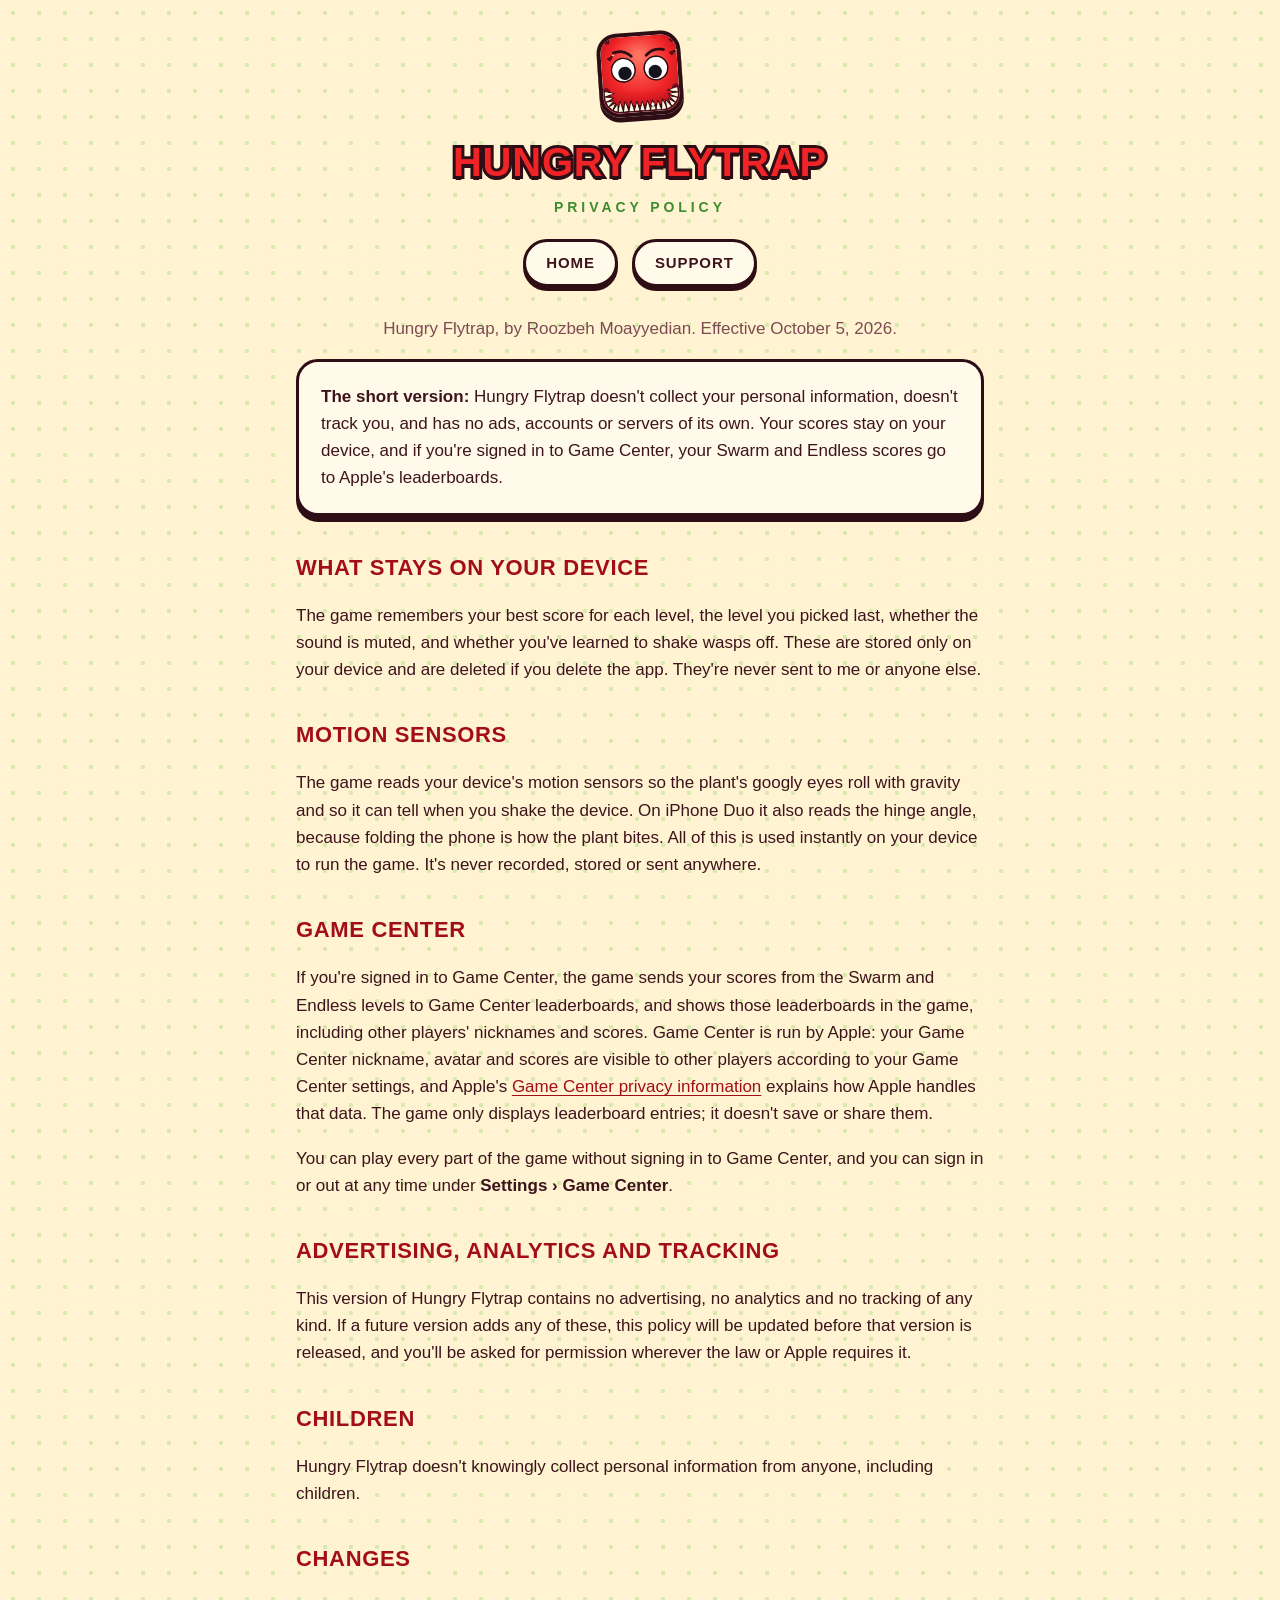
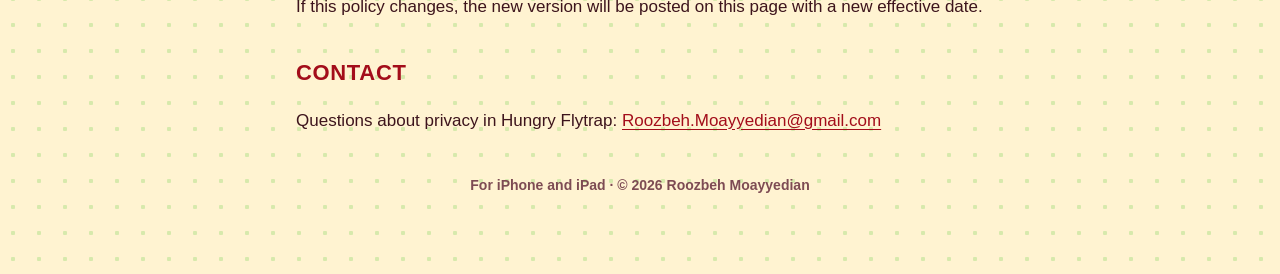
==== privacy.html @ b118269d "Add the Hungry Flytrap website: home, support and privacy pages Co-Authored-By: Claude Opus 5.5 <nor" ====
<!doctype html>
<html lang="en">
<head>
<meta charset="utf-8">
<meta name="viewport" content="width=device-width, initial-scale=1">
<title>Privacy Policy · Hungry Flytrap</title>
<meta name="description" content="Privacy policy for Hungry Flytrap.">
<meta name="theme-color" content="#f02426">
<link rel="icon" href="icon.png">
<link rel="apple-touch-icon" href="icon.png">
<link rel="stylesheet" href="style.css">
</head>
<body class="page">
<main>
<header>
  <img class="icon" src="icon.png" alt="Hungry Flytrap app icon">
  <h1>HUNGRY FLYTRAP</h1>
  <div class="sub">PRIVACY POLICY</div>
  <nav><a href="index.html">HOME</a><a href="support.html">SUPPORT</a></nav>
</header>

<p class="lede">Hungry Flytrap, by Roozbeh Moayyedian. Effective October 5, 2026.</p>

<div class="card">
<p><strong>The short version:</strong> Hungry Flytrap doesn't collect your personal information, doesn't track you, and has no ads, accounts or servers of its own. Your scores stay on your device, and if you're signed in to Game Center, your Swarm and Endless scores go to Apple's leaderboards.</p>
</div>

<h2>WHAT STAYS ON YOUR DEVICE</h2>
<p>The game remembers your best score for each level, the level you picked last, whether the sound is muted, and whether you've learned to shake wasps off. These are stored only on your device and are deleted if you delete the app. They're never sent to me or anyone else.</p>

<h2>MOTION SENSORS</h2>
<p>The game reads your device's motion sensors so the plant's googly eyes roll with gravity and so it can tell when you shake the device. On iPhone Duo it also reads the hinge angle, because folding the phone is how the plant bites. All of this is used instantly on your device to run the game. It's never recorded, stored or sent anywhere.</p>

<h2>GAME CENTER</h2>
<p>If you're signed in to Game Center, the game sends your scores from the Swarm and Endless levels to Game Center leaderboards, and shows those leaderboards in the game, including other players' nicknames and scores. Game Center is run by Apple: your Game Center nickname, avatar and scores are visible to other players according to your Game Center settings, and Apple's <a href="https://www.apple.com/legal/privacy/data/en/game-center/">Game Center privacy information</a> explains how Apple handles that data. The game only displays leaderboard entries; it doesn't save or share them.</p>
<p>You can play every part of the game without signing in to Game Center, and you can sign in or out at any time under <strong>Settings › Game Center</strong>.</p>

<h2>ADVERTISING, ANALYTICS AND TRACKING</h2>
<p>This version of Hungry Flytrap contains no advertising, no analytics and no tracking of any kind. If a future version adds any of these, this policy will be updated before that version is released, and you'll be asked for permission wherever the law or Apple requires it.</p>

<h2>CHILDREN</h2>
<p>Hungry Flytrap doesn't knowingly collect personal information from anyone, including children.</p>

<h2>CHANGES</h2>
<p>If this policy changes, the new version will be posted on this page with a new effective date.</p>

<h2>CONTACT</h2>
<p>Questions about privacy in Hungry Flytrap: <a href="mailto:Roozbeh.Moayyedian@gmail.com">Roozbeh.Moayyedian@gmail.com</a></p>

<p class="foot">For iPhone and iPad · © 2026 Roozbeh Moayyedian</p>
</main>
</body>
</html>
---- style.css ----
/* Hungry Flytrap: the game's own cartoon look. Thick dark outlines, cream panels, plant red. */
:root {
  --bg: #fff3d1;
  --dot: rgba(112, 209, 77, 0.28);
  --panel: #fffaea;
  --ink: #3d141c;
  --muted: #7d4b53;
  --outline: #2e0d14;
  --red: #f02426;
  --red-text: #a30d1a;
  --green: #3d8c2e;
  --chip: #eaf7dc;
  --sting: #ffde33;
}
@media (prefers-color-scheme: dark) {
  :root {
    --bg: #1c0610;
    --dot: rgba(112, 209, 77, 0.14);
    --panel: #2c0c17;
    --ink: #fff3e6;
    --muted: #e0b4ba;
    --outline: #000000;
    --red: #ff3b36;
    --red-text: #ff9a8f;
    --green: #8be06a;
    --chip: #213a1a;
    --sting: #ffde33;
  }
}

* { box-sizing: border-box; }
html { -webkit-text-size-adjust: 100%; }
body {
  margin: 0;
  background-color: var(--bg);
  background-image: radial-gradient(var(--dot) 2px, transparent 2.5px);
  background-size: 26px 26px;
  color: var(--ink);
  font: 17px/1.6 -apple-system, BlinkMacSystemFont, "Segoe UI", Roboto, sans-serif;
}
main { max-width: 720px; margin: 0 auto; padding: 32px 16px 64px; }

/* Chunky rounded type, like the game's menus (SF Rounded on Apple devices). */
h1, h2, .sub, nav a, .bug, .foot {
  font-family: ui-rounded, "SF Pro Rounded", "Arial Rounded MT Bold", "Nunito", -apple-system, sans-serif;
}

header { text-align: center; margin-bottom: 28px; }
.icon {
  width: 124px; height: 124px;
  border-radius: 28px;
  border: 4px solid var(--outline);
  box-shadow: 0 7px 0 var(--outline);
  transform: rotate(-4deg);
}
.page .icon { width: 84px; height: 84px; border-radius: 20px; box-shadow: 0 5px 0 var(--outline); }

h1 {
  margin: 18px 0 2px;
  font-size: clamp(38px, 11vw, 60px);
  font-weight: 900;
  line-height: 1;
  letter-spacing: 0.02em;
  color: var(--red);
  -webkit-text-stroke: 8px var(--outline);
  paint-order: stroke fill;
  text-shadow: 0 5px 0 var(--outline);
}
h1 .small { display: block; font-size: 0.5em; color: var(--sting); margin-bottom: 4px; }
.page h1 { font-size: clamp(30px, 8vw, 40px); -webkit-text-stroke: 6px var(--outline); text-shadow: 0 4px 0 var(--outline); }

.sub {
  margin-top: 14px;
  color: var(--green);
  font-size: 14px;
  font-weight: 900;
  letter-spacing: 0.28em;
}

nav { display: flex; gap: 14px; justify-content: center; flex-wrap: wrap; margin-top: 20px; }
nav a {
  padding: 9px 20px;
  border: 3px solid var(--outline);
  border-radius: 999px;
  background: var(--panel);
  box-shadow: 0 4px 0 var(--outline);
  color: var(--ink);
  font-size: 15px;
  font-weight: 900;
  letter-spacing: 0.06em;
  text-decoration: none;
}
nav a:hover { transform: translateY(-1px); box-shadow: 0 5px 0 var(--outline); }
nav a:active { transform: translateY(3px); box-shadow: 0 1px 0 var(--outline); }

h2 {
  margin: 34px 0 10px;
  color: var(--red-text);
  font-size: 22px;
  font-weight: 900;
  letter-spacing: 0.03em;
}

.card {
  background: var(--panel);
  border: 3px solid var(--outline);
  border-radius: 22px;
  box-shadow: 0 6px 0 var(--outline);
  padding: 4px 22px;
  margin-top: 14px;
}
.card.lead { font-size: 18px; }
ul { padding-left: 22px; }
li { margin: 6px 0; }
a { color: var(--red-text); text-underline-offset: 3px; }
strong { color: inherit; }

.menu { display: grid; grid-template-columns: repeat(auto-fill, minmax(140px, 1fr)); gap: 12px; }
.bug {
  display: flex; flex-direction: column; align-items: flex-start;
  line-height: 1.3;
  padding: 9px 14px 10px;
  background: var(--chip);
  border: 3px solid var(--outline);
  border-radius: 16px;
  box-shadow: 0 4px 0 var(--outline);
  font-weight: 800;
}
.bug b { font-weight: 900; font-size: 15px; color: var(--green); white-space: nowrap; }
.bug.sting { background: var(--sting); color: #2b1a0e; }
.bug.sting b { color: #b3000f; }
.note { color: var(--muted); font-size: 15px; margin-top: 14px; }

.lede { text-align: center; color: var(--muted); }
.foot { text-align: center; color: var(--muted); font-size: 14px; font-weight: 700; margin-top: 40px; }
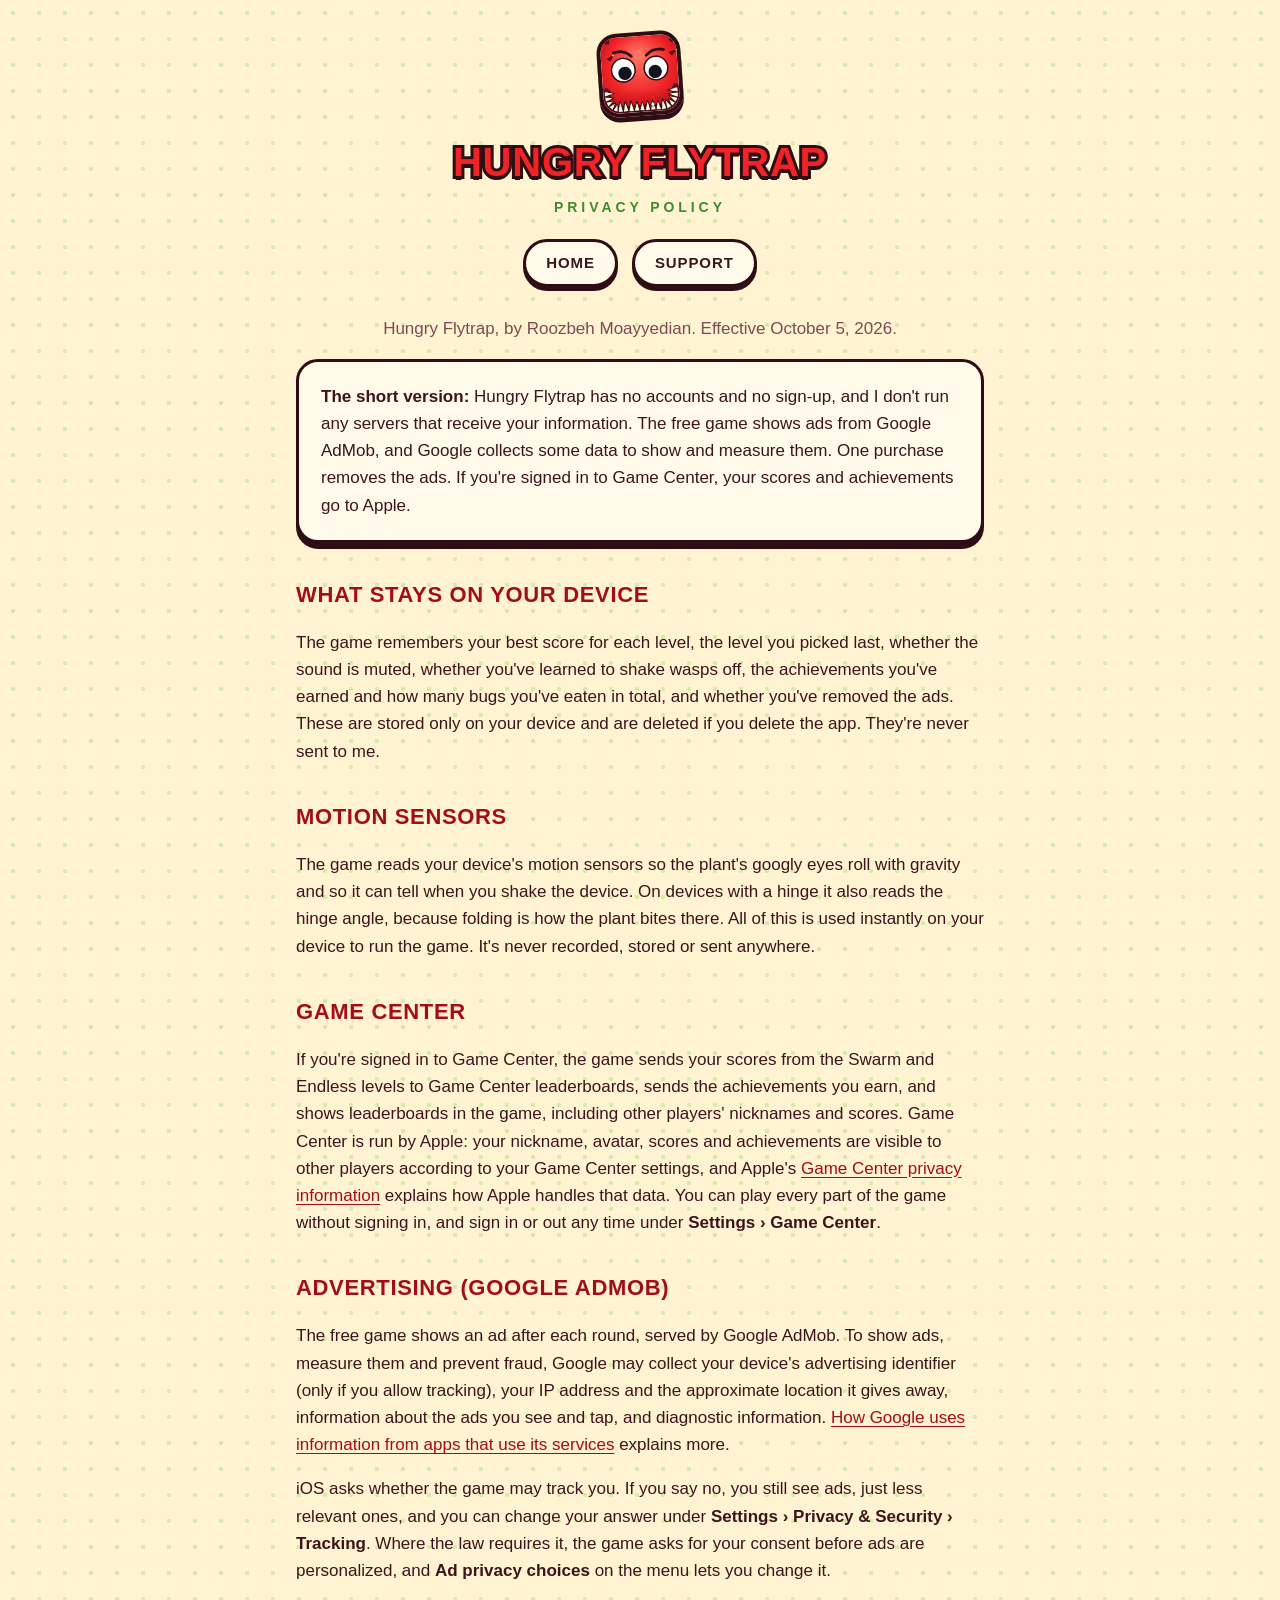
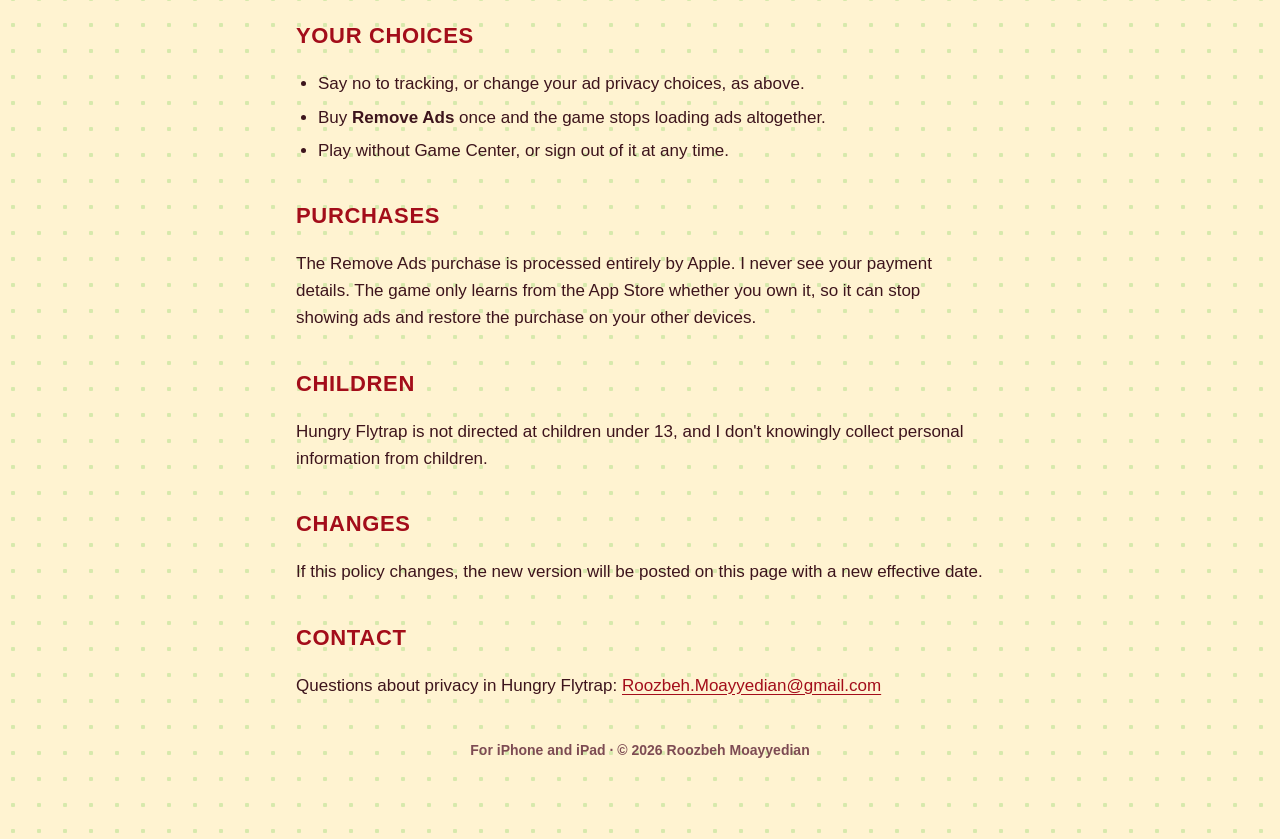
==== commit 8a337789: "Lead with iPhone and iPad, and cover the ads, Remove Ads and achievements Co-Authored-By: Claude Opu" ====
--- a/privacy.html
+++ b/privacy.html
@@ -22,24 +22,34 @@
 <p class="lede">Hungry Flytrap, by Roozbeh Moayyedian. Effective October 5, 2026.</p>
 
 <div class="card">
-<p><strong>The short version:</strong> Hungry Flytrap doesn't collect your personal information, doesn't track you, and has no ads, accounts or servers of its own. Your scores stay on your device, and if you're signed in to Game Center, your Swarm and Endless scores go to Apple's leaderboards.</p>
+<p><strong>The short version:</strong> Hungry Flytrap has no accounts and no sign-up, and I don't run any servers that receive your information. The free game shows ads from Google AdMob, and Google collects some data to show and measure them. One purchase removes the ads. If you're signed in to Game Center, your scores and achievements go to Apple.</p>
 </div>
 
 <h2>WHAT STAYS ON YOUR DEVICE</h2>
-<p>The game remembers your best score for each level, the level you picked last, whether the sound is muted, and whether you've learned to shake wasps off. These are stored only on your device and are deleted if you delete the app. They're never sent to me or anyone else.</p>
+<p>The game remembers your best score for each level, the level you picked last, whether the sound is muted, whether you've learned to shake wasps off, the achievements you've earned and how many bugs you've eaten in total, and whether you've removed the ads. These are stored only on your device and are deleted if you delete the app. They're never sent to me.</p>
 
 <h2>MOTION SENSORS</h2>
-<p>The game reads your device's motion sensors so the plant's googly eyes roll with gravity and so it can tell when you shake the device. On iPhone Duo it also reads the hinge angle, because folding the phone is how the plant bites. All of this is used instantly on your device to run the game. It's never recorded, stored or sent anywhere.</p>
+<p>The game reads your device's motion sensors so the plant's googly eyes roll with gravity and so it can tell when you shake the device. On devices with a hinge it also reads the hinge angle, because folding is how the plant bites there. All of this is used instantly on your device to run the game. It's never recorded, stored or sent anywhere.</p>
 
 <h2>GAME CENTER</h2>
-<p>If you're signed in to Game Center, the game sends your scores from the Swarm and Endless levels to Game Center leaderboards, and shows those leaderboards in the game, including other players' nicknames and scores. Game Center is run by Apple: your Game Center nickname, avatar and scores are visible to other players according to your Game Center settings, and Apple's <a href="https://www.apple.com/legal/privacy/data/en/game-center/">Game Center privacy information</a> explains how Apple handles that data. The game only displays leaderboard entries; it doesn't save or share them.</p>
-<p>You can play every part of the game without signing in to Game Center, and you can sign in or out at any time under <strong>Settings › Game Center</strong>.</p>
+<p>If you're signed in to Game Center, the game sends your scores from the Swarm and Endless levels to Game Center leaderboards, sends the achievements you earn, and shows leaderboards in the game, including other players' nicknames and scores. Game Center is run by Apple: your nickname, avatar, scores and achievements are visible to other players according to your Game Center settings, and Apple's <a href="https://www.apple.com/legal/privacy/data/en/game-center/">Game Center privacy information</a> explains how Apple handles that data. You can play every part of the game without signing in, and sign in or out any time under <strong>Settings › Game Center</strong>.</p>
 
-<h2>ADVERTISING, ANALYTICS AND TRACKING</h2>
-<p>This version of Hungry Flytrap contains no advertising, no analytics and no tracking of any kind. If a future version adds any of these, this policy will be updated before that version is released, and you'll be asked for permission wherever the law or Apple requires it.</p>
+<h2>ADVERTISING (GOOGLE ADMOB)</h2>
+<p>The free game shows an ad after each round, served by Google AdMob. To show ads, measure them and prevent fraud, Google may collect your device's advertising identifier (only if you allow tracking), your IP address and the approximate location it gives away, information about the ads you see and tap, and diagnostic information. <a href="https://policies.google.com/technologies/partner-sites">How Google uses information from apps that use its services</a> explains more.</p>
+<p>iOS asks whether the game may track you. If you say no, you still see ads, just less relevant ones, and you can change your answer under <strong>Settings › Privacy &amp; Security › Tracking</strong>. Where the law requires it, the game asks for your consent before ads are personalized, and <strong>Ad privacy choices</strong> on the menu lets you change it.</p>
+
+<h2>YOUR CHOICES</h2>
+<ul>
+<li>Say no to tracking, or change your ad privacy choices, as above.</li>
+<li>Buy <strong>Remove Ads</strong> once and the game stops loading ads altogether.</li>
+<li>Play without Game Center, or sign out of it at any time.</li>
+</ul>
+
+<h2>PURCHASES</h2>
+<p>The Remove Ads purchase is processed entirely by Apple. I never see your payment details. The game only learns from the App Store whether you own it, so it can stop showing ads and restore the purchase on your other devices.</p>
 
 <h2>CHILDREN</h2>
-<p>Hungry Flytrap doesn't knowingly collect personal information from anyone, including children.</p>
+<p>Hungry Flytrap is not directed at children under 13, and I don't knowingly collect personal information from children.</p>
 
 <h2>CHANGES</h2>
 <p>If this policy changes, the new version will be posted on this page with a new effective date.</p>
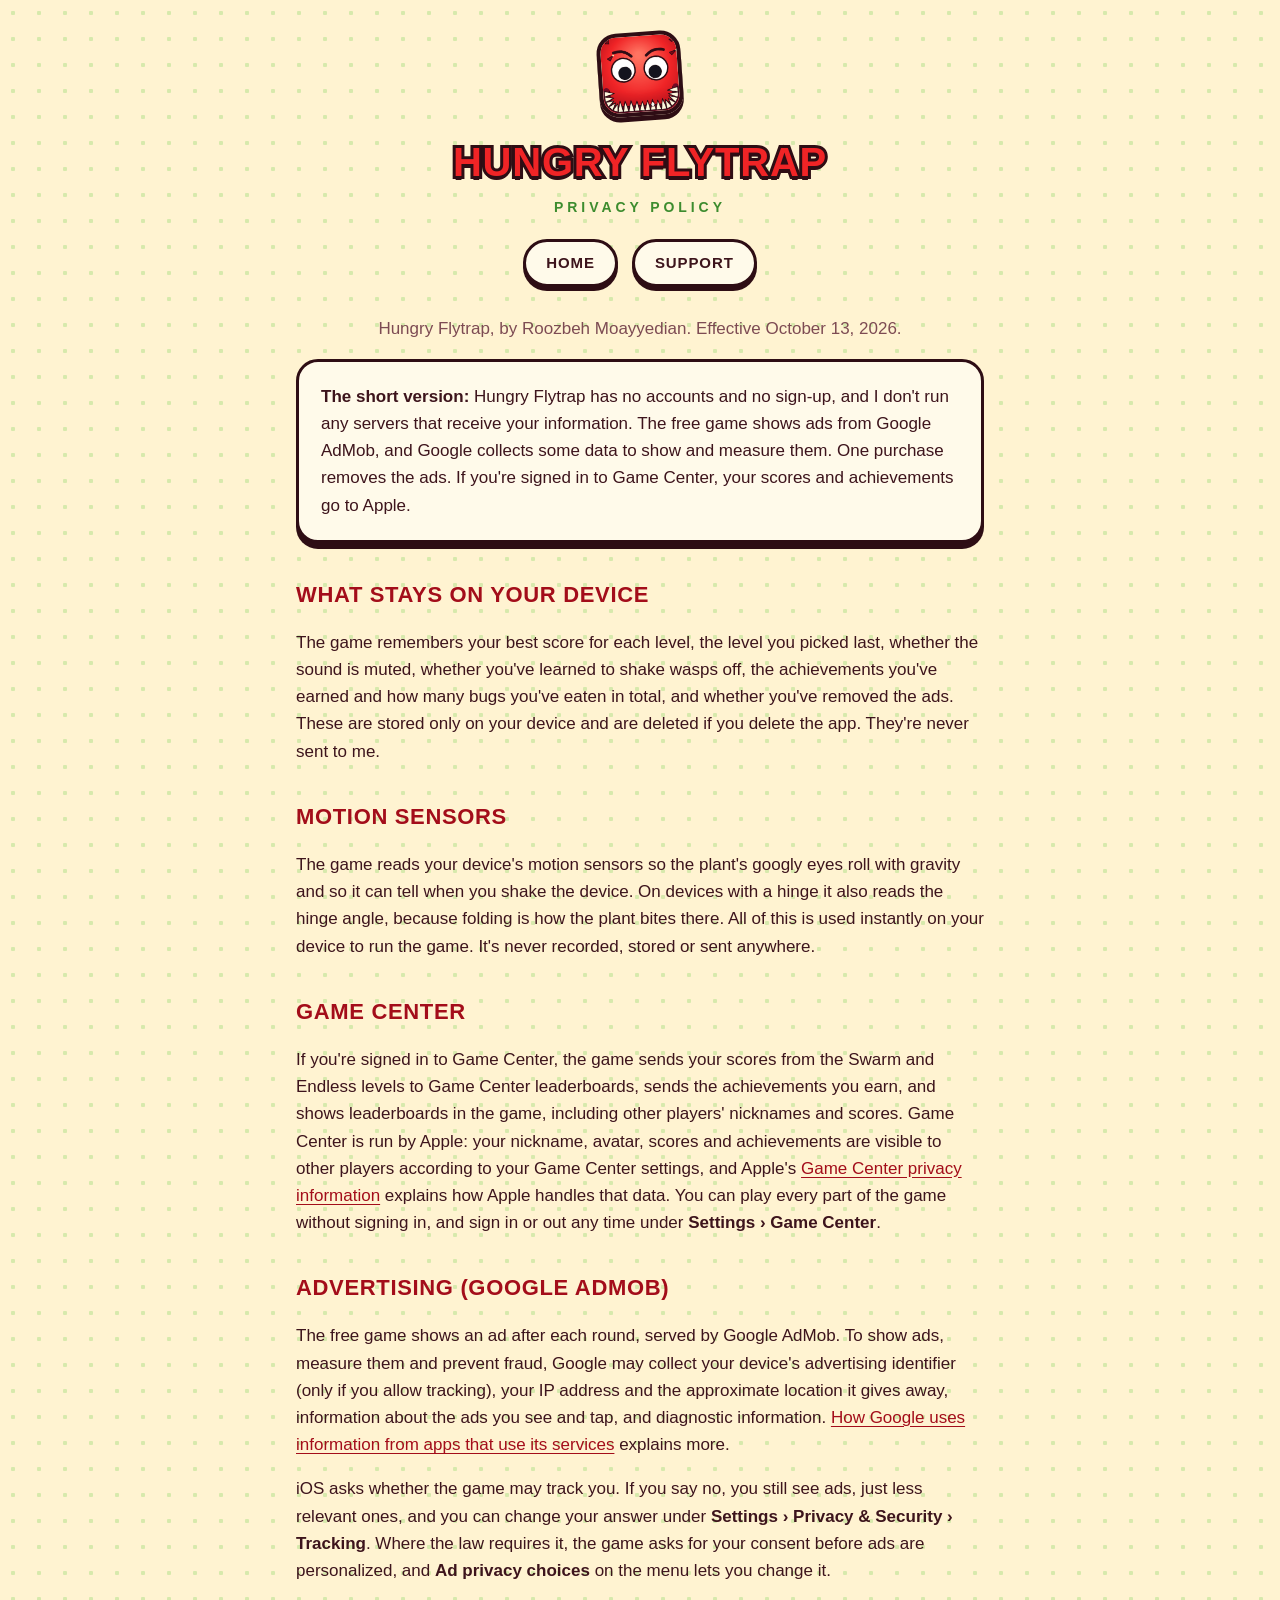
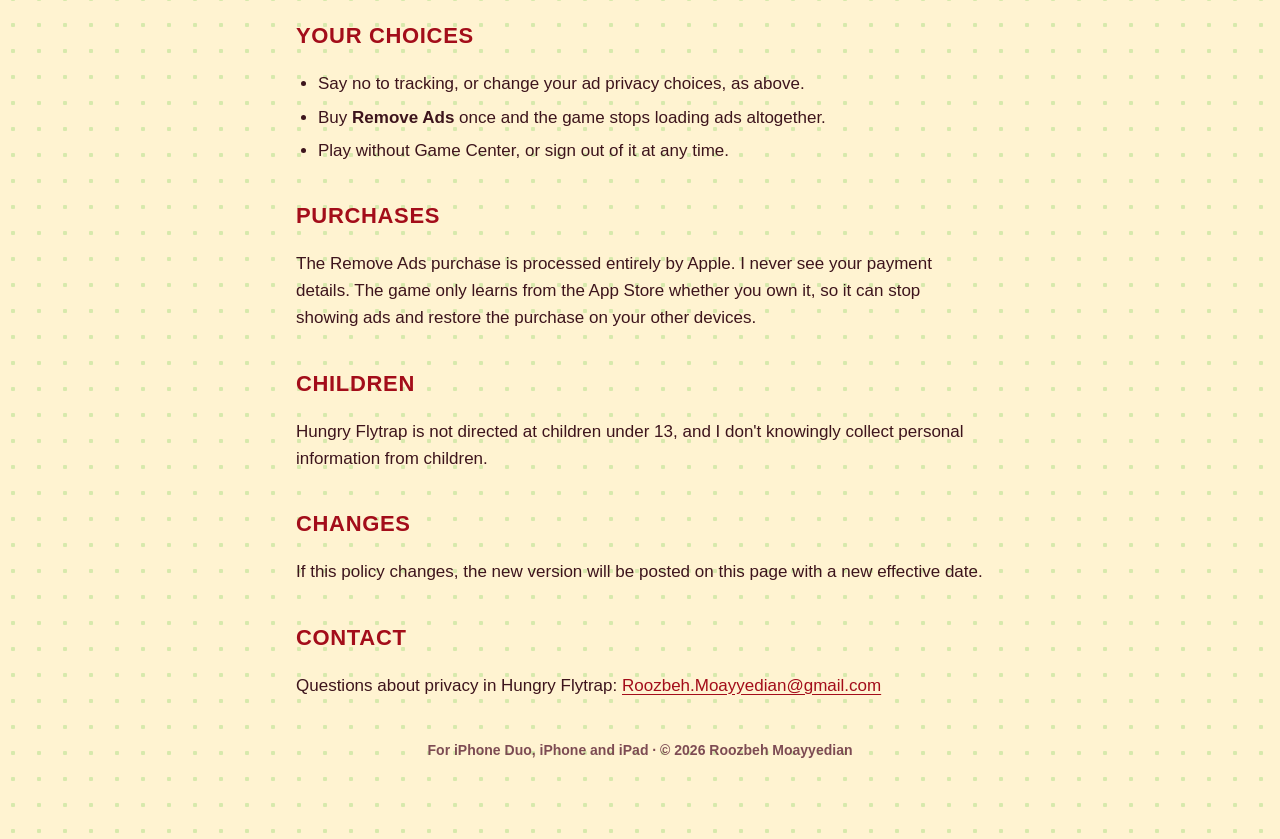
==== commit 082253d2: "Say what the game does with ads, tracking and Remove Ads The privacy policy, support page and home p" ====
--- a/privacy.html
+++ b/privacy.html
@@ -19,7 +19,7 @@
   <nav><a href="index.html">HOME</a><a href="support.html">SUPPORT</a></nav>
 </header>
 
-<p class="lede">Hungry Flytrap, by Roozbeh Moayyedian. Effective October 5, 2026.</p>
+<p class="lede">Hungry Flytrap, by Roozbeh Moayyedian. Effective October 13, 2026.</p>
 
 <div class="card">
 <p><strong>The short version:</strong> Hungry Flytrap has no accounts and no sign-up, and I don't run any servers that receive your information. The free game shows ads from Google AdMob, and Google collects some data to show and measure them. One purchase removes the ads. If you're signed in to Game Center, your scores and achievements go to Apple.</p>
@@ -57,7 +57,7 @@
 <h2>CONTACT</h2>
 <p>Questions about privacy in Hungry Flytrap: <a href="mailto:Roozbeh.Moayyedian@gmail.com">Roozbeh.Moayyedian@gmail.com</a></p>
 
-<p class="foot">For iPhone and iPad · © 2026 Roozbeh Moayyedian</p>
+<p class="foot">For iPhone Duo, iPhone and iPad · © 2026 Roozbeh Moayyedian</p>
 </main>
 </body>
 </html>
